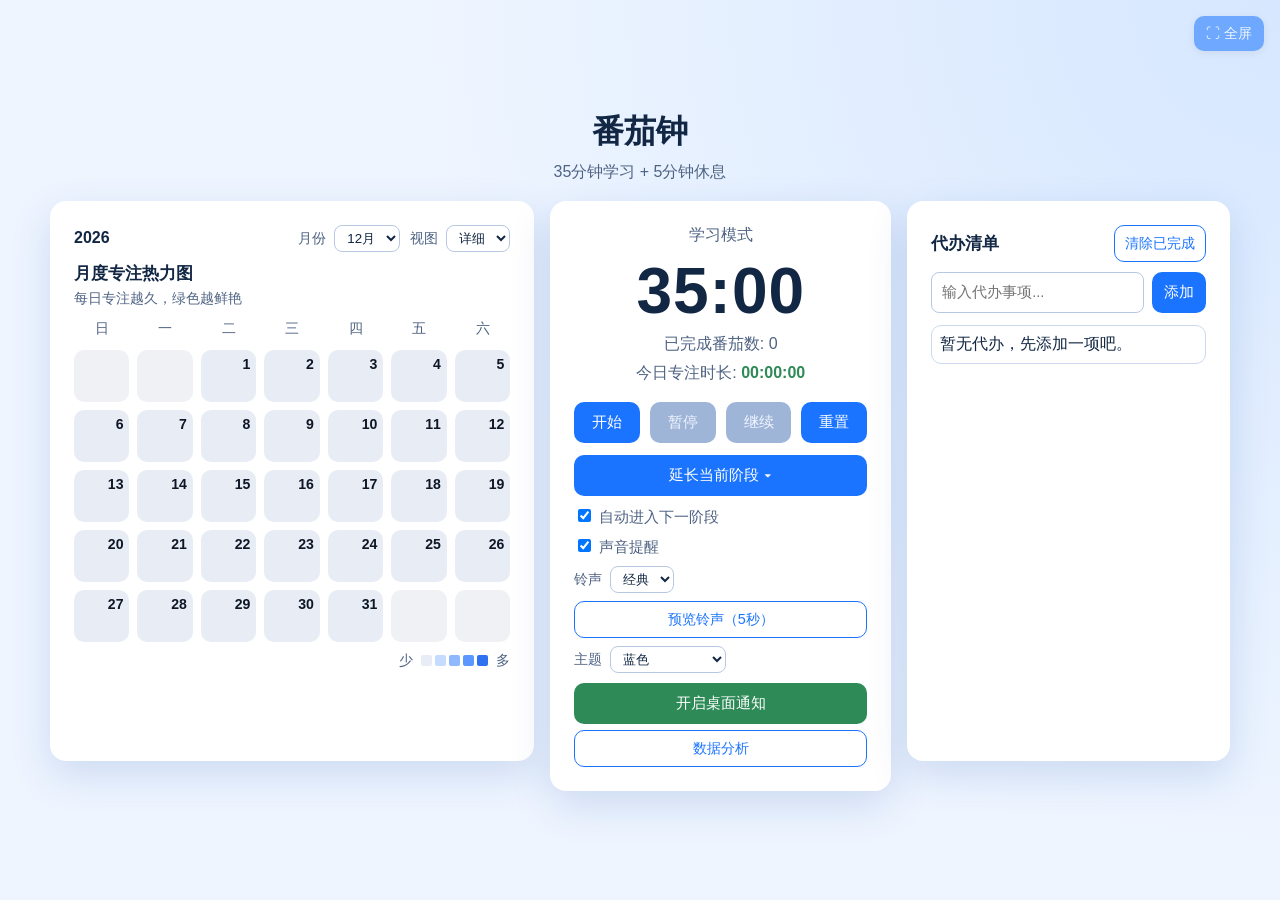
==== frontend/index.html @ daaafc51 "在docker中运行" ====
﻿<!doctype html>
<html lang="zh-CN">
<head>
  <meta charset="UTF-8" />
  <meta name="viewport" content="width=device-width, initial-scale=1.0" />
  <title>番茄钟 35/5</title>
  <link rel="stylesheet" href="styles.css" />
</head>
<body>
  <main class="app">
    <h1>番茄钟</h1>
    <p class="subtitle">35分钟学习 + 5分钟休息</p>

    <div class="content-grid">
      <section class="card calendar-card">
        <div class="calendar-header">
          <div id="calendarYear" class="calendar-year"></div>
          <div class="calendar-controls">
            <label class="month-switch">
              <span>月份</span>
              <select id="monthSelect"></select>
            </label>
            <label class="view-switch">
              <span>视图</span>
              <select id="viewModeSelect">
                <option value="detailed">详细</option>
                <option value="compact">简洁</option>
              </select>
            </label>
          </div>
        </div>
        <div class="calendar-title">月度专注热力图</div>
        <div class="calendar-subtitle">每日专注越久，绿色越鲜艳</div>
        <div class="weekday-row">
          <span>日</span>
          <span>一</span>
          <span>二</span>
          <span>三</span>
          <span>四</span>
          <span>五</span>
          <span>六</span>
        </div>
        <div id="contributionGrid" class="contribution-grid" aria-label="focus-contributions"></div>
        <div class="legend">
          <span>少</span>
          <div class="legend-cells">
            <i class="cell lv-0"></i>
            <i class="cell lv-1"></i>
            <i class="cell lv-2"></i>
            <i class="cell lv-3"></i>
            <i class="cell lv-4"></i>
          </div>
          <span>多</span>
        </div>
      </section>

      <section class="card timer-card">
        <div class="mode" id="modeLabel">学习模式</div>
        <div class="time" id="timeDisplay">35:00</div>
        <div class="meta">已完成番茄数: <span id="pomodoroCount">0</span></div>
        <div class="daily">今日专注时长: <span id="dailyFocus" class="daily-time level-low">00:00:00</span></div>

        <div class="controls">
          <button id="startBtn">开始</button>
          <button id="pauseBtn" disabled>暂停</button>
          <button id="resumeBtn" disabled>继续</button>
          <button id="resetBtn">重置</button>
        </div>

        <div class="extend-box">
          <button type="button" class="extend-trigger">延长当前阶段</button>
          <div class="extend-details">
            <div class="extend-details-inner">
              <div class="quick-extend">
                <button class="secondary-btn quick-extend-btn" type="button" data-minutes="2">+2m</button>
                <button class="secondary-btn quick-extend-btn" type="button" data-minutes="5">+5m</button>
                <button class="secondary-btn quick-extend-btn" type="button" data-minutes="10">+10m</button>
              </div>
              <div class="extend-controls">
                <select id="extendPresetSelect"></select>
                <input id="extendCustomMinutes" type="number" min="1" step="1" placeholder="自定义分钟" />
                <button id="applyExtendBtn" class="secondary-btn" type="button">延长</button>
              </div>
              <div id="extendHint" class="extend-hint"></div>
            </div>
          </div>
        </div>

        <div class="toggles">
          <label><input type="checkbox" id="autoNext" checked /> 自动进入下一阶段</label>
          <label><input type="checkbox" id="soundEnabled" checked /> 声音提醒</label>
          <label class="theme-switch">
            <span>铃声</span>
            <select id="ringtoneSelect">
              <option value="classic">经典</option>
              <option value="digital">数字</option>
              <option value="soft">柔和</option>
              <option value="urgent">紧急</option>
            </select>
          </label>
          <button id="previewSoundBtn" class="secondary-btn" type="button">预览铃声（5秒）</button>
          <label class="theme-switch">
            <span>主题</span>
            <select id="themeSelect">
              <option value="blue">蓝色</option>
              <option value="green">绿色</option>
              <option value="dark">暗色（旧版）</option>
            </select>
          </label>
        </div>

        <button id="notifyBtn" class="notify">开启桌面通知</button>
        <button id="openReviewModalBtn" class="secondary-btn review-btn" type="button">数据分析</button>
      </section>

      <section class="card todo-card">
        <div class="todo-header">
          <div class="todo-title">代办清单</div>
          <button id="clearDoneBtn" class="secondary-btn" type="button">清除已完成</button>
        </div>
        <div class="todo-input-row">
          <input id="todoInput" type="text" maxlength="80" placeholder="输入代办事项..." />
          <button id="addTodoBtn" type="button">添加</button>
        </div>
        <ul id="todoList" class="todo-list"></ul>
      </section>
   </div>

    <button id="fullscreenBtn" class="fullscreen-btn" title="全屏模式 (Esc)">⛶ 全屏</button>

 </main>

  <div id="reviewModal" class="review-modal hidden" aria-hidden="true">
    <div class="review-modal-panel">
      <div class="review-header">
        <div class="review-title">数据分析</div>
        <button id="closeReviewModalBtn" class="secondary-btn" type="button">关闭</button>
      </div>
      <div class="review-range">
        <button id="reviewRange24Btn" class="range-btn active" type="button">过去24小时</button>
        <button id="reviewRange7Btn" class="range-btn" type="button">过去7天</button>
      </div>
      <div id="modalReviewDate" class="review-date"></div>
      <div id="modalReviewSubtitle" class="review-subtitle">专注时长分布（柱状图）</div>
      <canvas id="modalHourlyChart" class="hourly-chart" width="760" height="240" aria-label="modal-focus-hourly-chart"></canvas>
      <div class="review-meta">
        <span>今日中断次数: <strong id="modalInterruptCount">0</strong></span>
        <span>总专注时长: <strong id="modalReviewTotalFocus">00:00:00</strong></span>
      </div>
      <div class="review-advice-title">自动复盘建议</div>
      <ul id="modalReviewAdvice" class="review-advice"></ul>
    </div>
  </div>

  <script src="timer.js"></script>
</body>
</html>
---- frontend/styles.css ----
:root {
  --bg1: #eef5ff;
  --bg2: #d6e7ff;
  --card: #ffffff;
  --text: #122744;
  --muted: #4f6383;
  --accent: #1b74ff;
  --accent-strong: #105ed6;
  --ok: #2e8a57;
  --daily-low: #2e8a57;
  --daily-mid: #c77800;
  --daily-high: #b42318;
  --lv-0: #e8edf5;
  --lv-1: #c5dbff;
  --lv-2: #8fb8ff;
  --lv-3: #5a98ff;
  --lv-4: #2f72f0;
  --calendar-day-text: #0f1726;
}

* { box-sizing: border-box; }

body {
  margin: 0;
  min-height: 100vh;
  font-family: "Segoe UI", "PingFang SC", "Microsoft YaHei", sans-serif;
  color: var(--text);
  background: radial-gradient(circle at top right, var(--bg2), var(--bg1) 55%);
  display: grid;
  place-items: center;
  padding: 24px;
  transition: background 0.25s ease, color 0.25s ease;
}

body.theme-green {
  --bg1: #eef9f1;
  --bg2: #d8f0df;
  --card: #ffffff;
  --text: #143124;
  --muted: #486a58;
  --accent: #2f9b5a;
  --accent-strong: #227545;
  --ok: #1f8a4d;
  --daily-low: #1f8a4d;
  --daily-mid: #2d9a5d;
  --daily-high: #0f6b35;
  --lv-0: #e8f3eb;
  --lv-1: #bde6cb;
  --lv-2: #7fd49a;
  --lv-3: #42be72;
  --lv-4: #1d8f4a;
  --calendar-day-text: #123222;
}

body.dark-theme {
  --bg1: #0d1525;
  --bg2: #1b2a46;
  --card: #162238;
  --text: #e8efff;
  --muted: #a5b8db;
  --accent: #66a3ff;
  --accent-strong: #8ab9ff;
  --ok: #43b26b;
  --daily-low: #56d98c;
  --daily-mid: #ffbf47;
  --daily-high: #ff7c7c;
  --lv-0: #2a3342;
  --lv-1: #0e4429;
  --lv-2: #006d32;
  --lv-3: #26a641;
  --lv-4: #39d353;
  --calendar-day-text: #e8efff;
}

.app { width: 100%; max-width: 1180px; }

.content-grid {
  display: grid;
  grid-template-columns: 1.35fr 0.95fr 0.9fr;
  gap: 16px;
  align-items: start;
}

.content-grid.compact-layout {
  grid-template-columns: 0.72fr 1.18fr 0.85fr;
  gap: 14px;
}

.timer-card {
  width: 100%;
}

.content-grid.compact-layout .timer-card {
  padding: 30px;
}

.content-grid.compact-layout .timer-card .time {
  font-size: 4.8rem;
}

.content-grid.compact-layout .timer-card .controls button {
  padding: 12px 14px;
  font-size: 1rem;
}

h1 {
  margin: 0 0 8px;
  text-align: center;
  font-size: 2rem;
}

.subtitle {
  margin: 0 0 18px;
  text-align: center;
  color: var(--muted);
}

.card {
  background: var(--card);
  border-radius: 16px;
  padding: 24px;
  box-shadow: 0 14px 40px rgba(13, 68, 163, 0.15);
  transition: background 0.25s ease, box-shadow 0.25s ease;
}

.mode { text-align: center; color: var(--muted); font-size: 1rem; }

.time {
  text-align: center;
  font-size: 4rem;
  font-weight: 700;
  letter-spacing: 1px;
  margin: 8px 0 6px;
}

.meta {
  text-align: center;
  color: var(--muted);
  margin-bottom: 8px;
}

.daily {
  text-align: center;
  color: var(--muted);
  margin-bottom: 18px;
}

.daily-time {
  font-weight: 700;
}

.daily-time.level-low {
  color: var(--daily-low);
}

.daily-time.level-mid {
  color: var(--daily-mid);
}

.daily-time.level-high {
  color: var(--daily-high);
}

.controls {
  display: grid;
  grid-template-columns: repeat(4, minmax(0, 1fr));
  gap: 10px;
}

.extend-box {
  margin-top: 12px;
  position: relative;
}


.extend-trigger {
  display: block;
  width: 100%;
  background: var(--accent);
  color: #fff;
  border: 0;
  border-radius: 10px;
  padding: 10px 12px;
  margin-bottom: 0;
  font-size: 0.95rem;
  text-align: center;
  cursor: pointer;
  transition: background 0.2s ease;
}

.extend-trigger::after {
  content: "▾";
  display: inline-block;
  margin-left: 5px;
  transition: transform 0.35s cubic-bezier(0.4, 0, 0.2, 1);
}

.extend-trigger:hover {
  background: var(--accent-strong);
  color: #fff;
}

.extend-box:hover .extend-trigger::after,
.extend-box:focus-within .extend-trigger::after {
  transform: rotate(180deg);
}

.extend-details {
  position: absolute;
  left: 0;
  right: 0;
  top: calc(100% + 6px);
  z-index: 30;
  padding: 12px;
  background: var(--card);
  border: 1px solid #cdd9ef;
  border-radius: 12px;
  box-shadow: 0 14px 30px rgba(13, 68, 163, 0.18);
  opacity: 0;
  transform: translateY(-10px) scaleY(0.95);
  transform-origin: top center;
  pointer-events: none;
  visibility: hidden;
  transition: opacity 0.35s cubic-bezier(0.4, 0, 0.2, 1),
              transform 0.35s cubic-bezier(0.4, 0, 0.2, 1),
              visibility 0s linear 0.35s;
}

.extend-details::before {
  content: '';
  position: absolute;
  top: -8px;
  left: 0;
  right: 0;
  height: 8px;
}

.extend-details-inner {
  overflow: hidden;
}

.extend-box:hover .extend-details,
.extend-box:focus-within .extend-details {
  opacity: 1;
  transform: translateY(0) scaleY(1);
  pointer-events: auto;
  visibility: visible;
  transition: opacity 0.35s cubic-bezier(0.4, 0, 0.2, 1),
              transform 0.35s cubic-bezier(0.4, 0, 0.2, 1),
              visibility 0s linear 0s;
}

.extend-controls {
  display: grid;
  grid-template-columns: 1.1fr 1fr auto;
  gap: 8px;
}

.quick-extend {
  display: flex;
  gap: 8px;
  margin-bottom: 8px;
  flex-wrap: wrap;
}

.quick-extend-btn {
  min-width: 64px;
}

.extend-controls select,
.extend-controls input {
  width: 100%;
  border: 1px solid #b8c8e4;
  background: var(--card);
  color: var(--text);
  border-radius: 8px;
  padding: 8px;
  font-size: 0.9rem;
}

.extend-controls input:disabled {
  opacity: 0.6;
}

.extend-hint {
  margin-top: 6px;
  color: var(--muted);
  font-size: 0.82rem;
}

button {
  border: 0;
  background: var(--accent);
  color: #fff;
  padding: 10px 12px;
  border-radius: 10px;
  font-size: 0.95rem;
  cursor: pointer;
}

button:hover { background: var(--accent-strong); }
button:disabled { background: #9fb5d8; color: #f0f4ff; cursor: not-allowed; }

.toggles {
  margin-top: 10px;
  display: grid;
  gap: 8px;
  color: var(--muted);
  font-size: 0.95rem;
}

.notify {
  width: 100%;
  margin-top: 10px;
  background: var(--ok);
}

.notify:hover { background: #186a3b; }

.review-btn {
  width: 100%;
  margin-top: 6px;
}

.todo-card {
  width: 100%;
  min-height: 560px;
}

.todo-header {
  display: flex;
  align-items: center;
  justify-content: space-between;
  gap: 8px;
}

.todo-title {
  font-size: 1.05rem;
  font-weight: 700;
}

.todo-input-row {
  margin-top: 10px;
  display: grid;
  grid-template-columns: 1fr auto;
  gap: 8px;
}

.todo-input-row input {
  width: 100%;
  border: 1px solid #b8c8e4;
  background: var(--card);
  color: var(--text);
  border-radius: 8px;
  padding: 8px 10px;
  font-size: 0.92rem;
}

.todo-list {
  margin: 12px 0 0;
  padding: 0;
  list-style: none;
  display: grid;
  gap: 8px;
}

.todo-item {
  display: grid;
  grid-template-columns: auto auto 1fr auto;
  align-items: center;
  gap: 8px;
  padding: 8px;
  border: 1px solid #cdd9ef;
  border-radius: 10px;
  background: rgba(255, 255, 255, 0.45);
  cursor: default;
}

.todo-check {
  width: 18px;
  height: 18px;
  accent-color: var(--accent);
}

.todo-drag-handle {
  user-select: none;
  cursor: grab;
  color: var(--muted);
  font-weight: 700;
  letter-spacing: 1px;
}

.todo-item.dragging {
  opacity: 0.55;
}

.todo-item.dragging .todo-drag-handle {
  cursor: grabbing;
}

.todo-item.drag-over-top {
  border-top: 2px solid var(--accent);
}

.todo-item.drag-over-bottom {
  border-bottom: 2px solid var(--accent);
}

.todo-item.done .todo-text {
  text-decoration: line-through;
  color: var(--muted);
}

.todo-text {
  word-break: break-word;
}

.todo-del {
  border: 0;
  background: transparent;
  color: #d12b2b;
  cursor: pointer;
  padding: 4px 6px;
  border-radius: 6px;
}

.todo-del:hover {
  background: rgba(209, 43, 43, 0.12);
}

.calendar-card {
  width: 100%;
  min-height: 560px;
}

.content-grid.compact-layout .calendar-card {
  width: fit-content;
  min-width: 250px;
  max-width: 340px;
  min-height: 0;
  padding: 18px;
  justify-self: start;
  transform: translateX(-10px);
}

.calendar-header {
  display: flex;
  justify-content: space-between;
  align-items: center;
  gap: 12px;
}

.calendar-controls {
  display: inline-flex;
  align-items: center;
  gap: 10px;
}

.calendar-year {
  font-size: 1rem;
  font-weight: 700;
  color: var(--text);
}

.month-switch {
  display: inline-flex;
  align-items: center;
  gap: 8px;
  color: var(--muted);
  font-size: 0.9rem;
}

.month-switch select,
.view-switch select,
.theme-switch select {
  border: 1px solid #b8c8e4;
  background: var(--card);
  color: var(--text);
  border-radius: 8px;
  padding: 4px 8px;
}

.view-switch,
.theme-switch {
  display: inline-flex;
  align-items: center;
  gap: 8px;
  color: var(--muted);
  font-size: 0.9rem;
}

.secondary-btn {
  background: transparent;
  color: var(--accent);
  border: 1px solid var(--accent);
  font-size: 0.9rem;
  padding: 8px 10px;
}

.secondary-btn:hover {
  background: var(--accent);
  color: #ffffff;
}

.calendar-title {
  margin-top: 10px;
  font-size: 1.05rem;
  font-weight: 700;
}

.calendar-subtitle {
  margin-top: 4px;
  color: var(--muted);
  font-size: 0.9rem;
}

.contribution-grid {
  margin-top: 12px;
  display: grid;
  grid-template-columns: repeat(7, minmax(0, 1fr));
  gap: 8px;
}

.weekday-row {
  margin-top: 12px;
  display: grid;
  grid-template-columns: repeat(7, minmax(0, 1fr));
  gap: 8px;
  color: var(--muted);
  font-size: 0.85rem;
  text-align: center;
}

.calendar-day {
  min-height: 52px;
  border-radius: 2px;
  display: flex;
  align-items: flex-start;
  justify-content: flex-end;
  padding: 6px;
  border-radius: 10px;
  font-weight: 600;
  font-size: 0.88rem;
  color: var(--calendar-day-text);
  background: var(--lv-0);
}

.calendar-day.empty {
  background: rgba(148, 163, 184, 0.15);
  color: transparent;
}

.calendar-card.compact .weekday-row {
  display: none;
}

.calendar-card.compact .contribution-grid {
  margin-top: 10px;
  grid-template-columns: repeat(7, 11px);
  gap: 3px;
  justify-content: start;
}

.calendar-card.compact .calendar-day {
  width: 11px;
  min-width: 11px;
  min-height: 11px;
  height: 11px;
  padding: 0;
  border-radius: 2px;
  justify-content: center;
  align-items: center;
  font-size: 0;
}

.cell {
  width: 11px;
  height: 11px;
  border-radius: 2px;
  display: inline-block;
}

.lv-0 { background: var(--lv-0); }
.lv-1 { background: var(--lv-1); }
.lv-2 { background: var(--lv-2); }
.lv-3 { background: var(--lv-3); }
.lv-4 { background: var(--lv-4); }

.legend {
  margin-top: 10px;
  color: var(--muted);
  font-size: 0.85rem;
  display: flex;
  justify-content: flex-end;
  align-items: center;
  gap: 8px;
}

.legend-cells {
  display: inline-flex;
  gap: 3px;
}

.review-card {
  margin-top: 10px;
}

.review-header {
  display: flex;
  align-items: center;
  justify-content: space-between;
  gap: 8px;
}

.review-title {
  font-size: 1.08rem;
  font-weight: 700;
}

.review-date {
  color: var(--muted);
  font-size: 0.9rem;
}

.review-subtitle {
  margin-top: 6px;
  color: var(--muted);
  font-size: 0.9rem;
}

.review-range {
  margin-top: 10px;
  display: inline-flex;
  gap: 8px;
}

.range-btn {
  border: 1px solid #b8c8e4;
  background: var(--card);
  color: var(--text);
  padding: 6px 10px;
  border-radius: 999px;
  font-size: 0.86rem;
  cursor: pointer;
}

.range-btn.active {
  background: var(--accent);
  color: #fff;
  border-color: var(--accent);
}

.hourly-chart {
  margin-top: 10px;
  width: 100%;
  height: auto;
  border: 1px solid #cdd9ef;
  border-radius: 10px;
  background: rgba(255, 255, 255, 0.45);
}

.review-meta {
  margin-top: 10px;
  display: flex;
  flex-wrap: wrap;
  gap: 16px;
  color: var(--muted);
  font-size: 0.92rem;
}

.review-advice-title {
  margin-top: 12px;
  font-weight: 700;
  font-size: 0.95rem;
}

.review-advice {
  margin: 8px 0 0;
  padding-left: 18px;
  color: var(--text);
  display: grid;
  gap: 6px;
}

.review-modal {
  position: fixed;
  inset: 0;
  background: rgba(5, 10, 20, 0.45);
  display: grid;
  place-items: center;
  z-index: 9998;
  padding: 18px;
}

.review-modal.hidden {
  display: none;
}

.review-modal-panel {
  width: min(860px, 95vw);
  max-height: 88vh;
  overflow: auto;
  background: var(--card);
  color: var(--text);
  border-radius: 14px;
  padding: 18px;
  box-shadow: 0 16px 45px rgba(0, 0, 0, 0.28);
}

@media (max-width: 980px) {
  .content-grid { grid-template-columns: 1fr; }
  .calendar-card, .todo-card { min-height: 0; }
  .content-grid.compact-layout { grid-template-columns: 1fr; }
  .content-grid.compact-layout .calendar-card {
    width: 100%;
    max-width: none;
    min-width: 0;
    transform: none;
  }
  .content-grid.compact-layout .timer-card { padding: 24px; }
  .content-grid.compact-layout .timer-card .time { font-size: 4rem; }
}

@media (max-width: 520px) {
  .time { font-size: 3.1rem; }
  .controls { grid-template-columns: repeat(2, minmax(0, 1fr)); }
  .extend-controls { grid-template-columns: 1fr; }
  .quick-extend-btn { min-width: 0; flex: 1; }
  .calendar-header { flex-direction: column; align-items: flex-start; }
  .calendar-controls { width: 100%; justify-content: space-between; }
  .review-header { flex-direction: column; align-items: flex-start; }
  .todo-input-row { grid-template-columns: 1fr; }
  .calendar-day { min-height: 40px; font-size: 0.8rem; }
  .contribution-grid, .weekday-row { gap: 6px; }
  .calendar-card.compact .contribution-grid { grid-template-columns: repeat(7, 10px); gap: 2px; }
  .calendar-card.compact .calendar-day {
    width: 10px;
    min-width: 10px;
    min-height: 10px;
    height: 10px;
  }
}


/* ȫ����ť */
.fullscreen-btn {
  position: fixed;
  top: 16px;
  right: 16px;
  z-index: 9997;
  display: flex;
  align-items: center;
  gap: 5px;
  padding: 8px 12px;
  border: 0;
  border-radius: 10px;
  background: var(--accent);
  color: #fff;
  font-size: 0.88rem;
  cursor: pointer;
  opacity: 0.55;
  transition: opacity 0.25s ease, background 0.2s ease;
  box-shadow: 0 2px 10px rgba(0, 0, 0, 0.12);
}

.fullscreen-btn:hover {
  opacity: 1;
  background: var(--accent-strong);
}

.fullscreen-btn:active {
  opacity: 0.85;
}
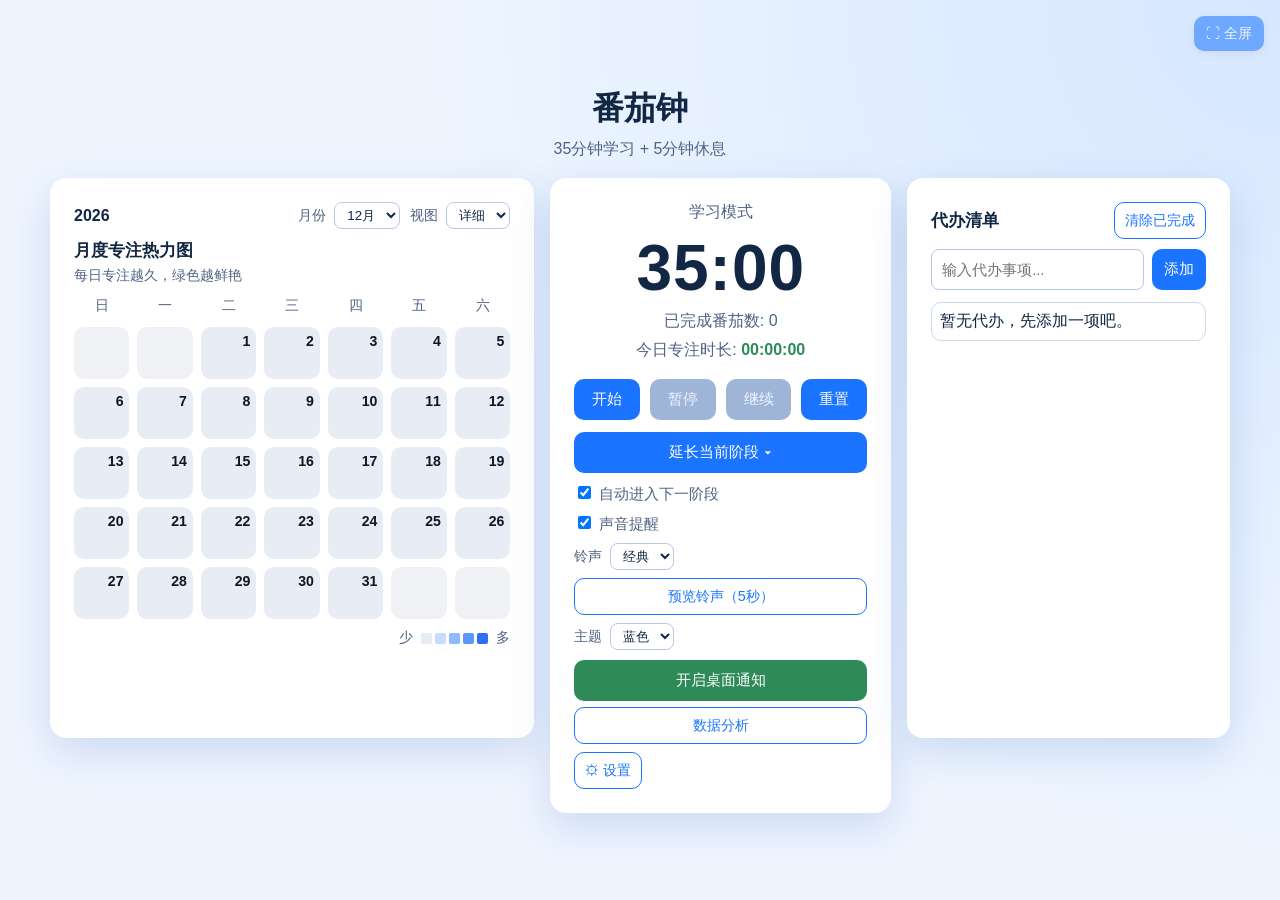
==== commit c722a831: "排版" ====
--- a/frontend/index.html
+++ b/frontend/index.html
@@ -3,13 +3,18 @@
 <head>
   <meta charset="UTF-8" />
   <meta name="viewport" content="width=device-width, initial-scale=1.0" />
+  <link rel="manifest" href="manifest.json" />
+  <meta name="apple-mobile-web-app-capable" content="yes" />
+  <meta name="apple-mobile-web-app-title" content="番茄钟" />
+  <meta name="apple-mobile-web-app-status-bar-style" content="default" />
+  <meta name="theme-color" content="#1b74ff" />
   <title>番茄钟 35/5</title>
   <link rel="stylesheet" href="styles.css" />
 </head>
 <body>
   <main class="app">
     <h1>番茄钟</h1>
-    <p class="subtitle">35分钟学习 + 5分钟休息</p>
+    <p class="subtitle" id="subtitleDisplay">35分钟学习 + 5分钟休息</p>
 
     <div class="content-grid">
       <section class="card calendar-card">
@@ -104,13 +109,14 @@
             <select id="themeSelect">
               <option value="blue">蓝色</option>
               <option value="green">绿色</option>
-              <option value="dark">暗色（旧版）</option>
+              <option value="dark">暗色</option>
             </select>
           </label>
         </div>
 
         <button id="notifyBtn" class="notify">开启桌面通知</button>
-        <button id="openReviewModalBtn" class="secondary-btn review-btn" type="button">数据分析</button>
+       <button id="openReviewModalBtn" class="secondary-btn review-btn" type="button">数据分析</button>
+        <button id="openSettingsBtn" class="secondary-btn" type="button">⚙ 设置</button>
       </section>
 
       <section class="card todo-card">
@@ -150,6 +156,29 @@
       <div class="review-advice-title">自动复盘建议</div>
       <ul id="modalReviewAdvice" class="review-advice"></ul>
     </div>
+ </div>
+
+  <div id="settingsModal" class="review-modal hidden" aria-hidden="true">
+    <div class="review-modal-panel settings-panel">
+      <div class="review-header">
+        <div class="review-title">设置</div>
+        <button id="closeSettingsBtn" class="secondary-btn" type="button">关闭</button>
+      </div>
+      <div class="settings-body">
+        <label class="settings-row">
+          <span>学习时长</span>
+          <input id="studyMinutesInput" type="number" min="1" max="180" step="1" value="35" />
+          <span class="settings-unit">分钟</span>
+        </label>
+        <label class="settings-row">
+          <span>休息时长</span>
+          <input id="breakMinutesInput" type="number" min="1" max="60" step="1" value="5" />
+          <span class="settings-unit">分钟</span>
+        </label>
+        <p class="settings-hint">修改后会自动重置计时器</p>
+        <button id="saveSettingsBtn" class="notify" type="button">保存设置</button>
+      </div>
+    </div>
   </div>
 
   <script src="timer.js"></script>
--- a/frontend/styles.css
+++ b/frontend/styles.css
@@ -771,3 +771,54 @@
 .fullscreen-btn:active {
   opacity: 0.85;
 }
+
+
+/* ������� */
+.settings-panel {
+  max-width: 420px !important;
+}
+
+.settings-body {
+  margin-top: 14px;
+  display: grid;
+  gap: 12px;
+}
+
+.settings-row {
+  display: flex;
+  align-items: center;
+  gap: 10px;
+  color: var(--text);
+  font-size: 0.95rem;
+}
+
+.settings-row input {
+  width: 90px;
+  border: 1px solid #b8c8e4;
+  background: var(--card);
+  color: var(--text);
+  border-radius: 8px;
+  padding: 8px 10px;
+  font-size: 1rem;
+  text-align: center;
+}
+
+.settings-unit {
+  color: var(--muted);
+  font-size: 0.88rem;
+}
+
+.settings-hint {
+  margin: 4px 0 0;
+  color: var(--muted);
+  font-size: 0.82rem;
+}
+
+.settings-body .notify {
+  margin-top: 6px;
+}
+
+#openSettingsBtn {
+  margin-top: 8px;
+}
+
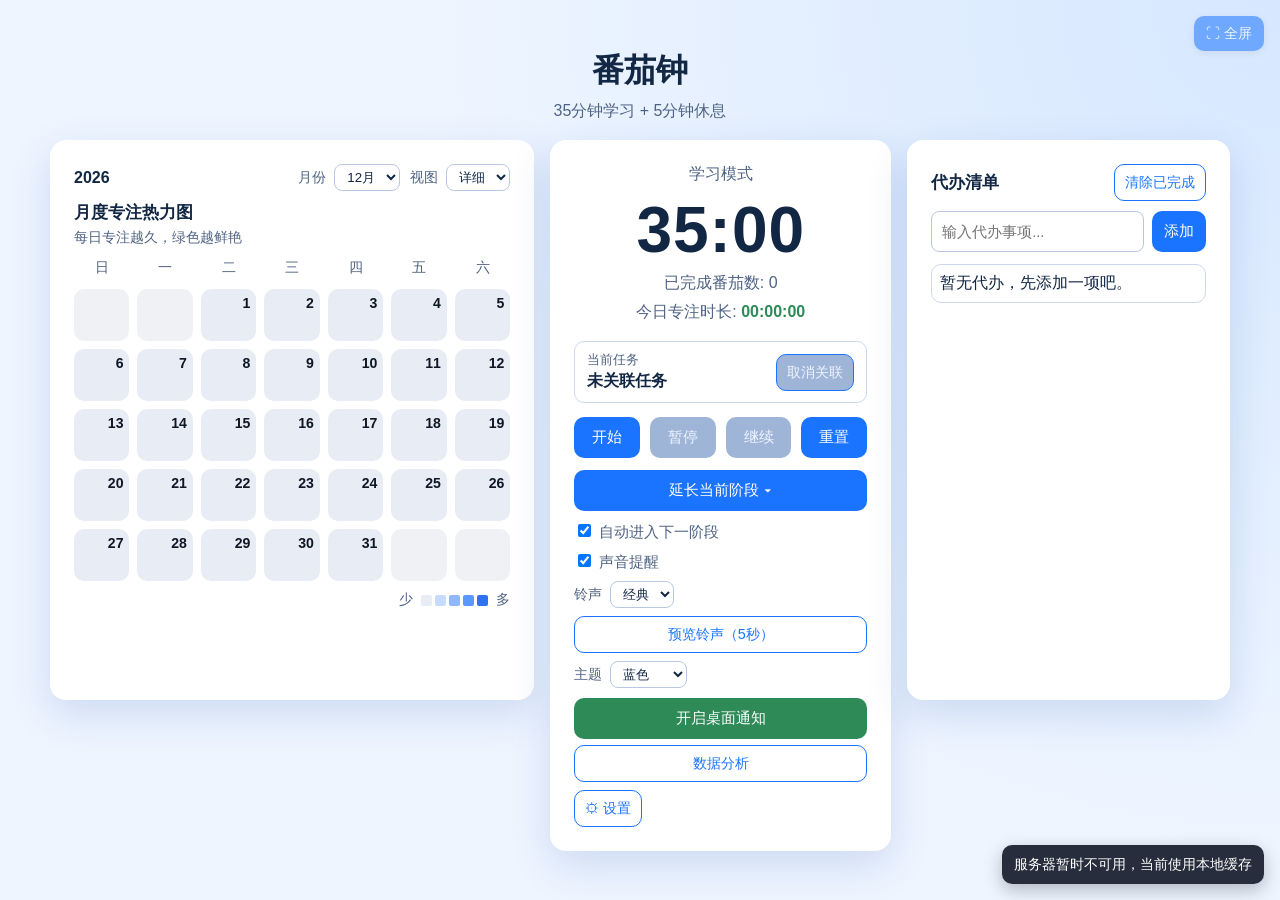
==== commit c0acd243: "更新了新主题和前后端统一" ====
--- a/frontend/index.html
+++ b/frontend/index.html
@@ -10,6 +10,8 @@
   <meta name="theme-color" content="#1b74ff" />
   <title>番茄钟 35/5</title>
   <link rel="stylesheet" href="styles.css" />
+  <link rel="stylesheet" href="task-link.css" />
+  <link rel="stylesheet" href="theme-variants.css" />
 </head>
 <body>
   <main class="app">
@@ -64,6 +66,14 @@
         <div class="time" id="timeDisplay">35:00</div>
         <div class="meta">已完成番茄数: <span id="pomodoroCount">0</span></div>
         <div class="daily">今日专注时长: <span id="dailyFocus" class="daily-time level-low">00:00:00</span></div>
+
+        <div class="current-task">
+          <div class="current-task-info">
+            <span class="current-task-label">当前任务</span>
+            <strong id="currentTaskName">未关联任务</strong>
+          </div>
+          <button id="clearActiveTodoBtn" class="secondary-btn" type="button" disabled>取消关联</button>
+        </div>
 
         <div class="controls">
           <button id="startBtn">开始</button>
@@ -109,6 +119,10 @@
             <select id="themeSelect">
               <option value="blue">蓝色</option>
               <option value="green">绿色</option>
+              <option value="lavender">薰衣草</option>
+              <option value="sand">暖沙</option>
+              <option value="mist">薄雾青</option>
+              <option value="midnight">午夜蓝</option>
               <option value="dark">暗色</option>
             </select>
           </label>
@@ -132,7 +146,7 @@
       </section>
    </div>
 
-    <button id="fullscreenBtn" class="fullscreen-btn" title="全屏模式 (Esc)">⛶ 全屏</button>
+    <button id="fullscreenBtn" class="fullscreen-btn" title="全屏模式 (Esc / F)">⛶ 全屏</button>
 
  </main>
 
@@ -181,6 +195,6 @@
     </div>
   </div>
 
-  <script src="timer.js"></script>
+  <script src="timer.js?v=task-pomodoro-v2"></script>
 </body>
 </html>
--- a/frontend/task-link.css
+++ b/frontend/task-link.css
@@ -0,0 +1,76 @@
+.current-task {
+  display: flex;
+  align-items: center;
+  justify-content: space-between;
+  gap: 10px;
+  margin-bottom: 14px;
+  padding: 10px 12px;
+  border: 1px solid #cdd9ef;
+  border-radius: 10px;
+  background: rgba(255, 255, 255, 0.35);
+}
+
+.current-task-info {
+  min-width: 0;
+  display: grid;
+  gap: 2px;
+}
+
+.current-task-label {
+  color: var(--muted);
+  font-size: 0.8rem;
+}
+
+#currentTaskName {
+  overflow: hidden;
+  text-overflow: ellipsis;
+  white-space: nowrap;
+}
+
+.current-task .secondary-btn {
+  flex: 0 0 auto;
+}
+
+.todo-item {
+  grid-template-columns: auto auto minmax(0, 1fr) auto auto;
+}
+
+.todo-item.active-task {
+  border-color: var(--accent);
+  box-shadow: 0 0 0 1px var(--accent);
+}
+
+.todo-main {
+  min-width: 0;
+  display: grid;
+  gap: 3px;
+}
+
+.todo-stats {
+  color: var(--muted);
+  font-size: 0.78rem;
+}
+
+.todo-link {
+  border: 1px solid var(--accent);
+  background: transparent;
+  color: var(--accent);
+  padding: 5px 8px;
+  font-size: 0.8rem;
+}
+
+.todo-link:hover,
+.todo-link.active {
+  background: var(--accent);
+  color: #fff;
+}
+
+@media (max-width: 520px) {
+  .todo-item {
+    grid-template-columns: auto auto minmax(0, 1fr) auto;
+  }
+
+  .todo-del {
+    grid-column: 4;
+  }
+}
--- a/frontend/theme-variants.css
+++ b/frontend/theme-variants.css
@@ -0,0 +1,80 @@
+/* Low-stimulation theme palettes. Layout and interaction remain unchanged. */
+body.theme-lavender {
+  --bg1: #f6f3fb;
+  --bg2: #e8e0f6;
+  --card: #fffdfb;
+  --text: #2e2940;
+  --muted: #6f6780;
+  --accent: #866bc5;
+  --accent-strong: #6c52a8;
+  --ok: #5b9678;
+  --daily-low: #5b9678;
+  --daily-mid: #b7864c;
+  --daily-high: #a85e68;
+  --lv-0: #ede9f5;
+  --lv-1: #ddd1f0;
+  --lv-2: #c2abe4;
+  --lv-3: #a487d4;
+  --lv-4: #8568c0;
+  --calendar-day-text: #312846;
+}
+
+body.theme-sand {
+  --bg1: #fbf8f1;
+  --bg2: #f1e6d2;
+  --card: #fffdf8;
+  --text: #403428;
+  --muted: #786957;
+  --accent: #b47a45;
+  --accent-strong: #8e5c30;
+  --ok: #5d9572;
+  --daily-low: #5d9572;
+  --daily-mid: #b47a45;
+  --daily-high: #aa5f54;
+  --lv-0: #f0e9dc;
+  --lv-1: #e8d3b6;
+  --lv-2: #d9b58a;
+  --lv-3: #c79764;
+  --lv-4: #ad7544;
+  --calendar-day-text: #463728;
+}
+
+body.theme-mist {
+  --bg1: #f1f8f8;
+  --bg2: #dceeee;
+  --card: #fbffff;
+  --text: #203c42;
+  --muted: #5e777b;
+  --accent: #3d9296;
+  --accent-strong: #2e7075;
+  --ok: #4d9171;
+  --daily-low: #4d9171;
+  --daily-mid: #ad8752;
+  --daily-high: #a75e5e;
+  --lv-0: #e6f0f0;
+  --lv-1: #c6e2e1;
+  --lv-2: #98cccb;
+  --lv-3: #69b2b3;
+  --lv-4: #3c9296;
+  --calendar-day-text: #23464b;
+}
+
+body.theme-midnight {
+  --bg1: #121a2a;
+  --bg2: #202d46;
+  --card: #1b2639;
+  --text: #e8eefb;
+  --muted: #a9b7cf;
+  --accent: #9b8cff;
+  --accent-strong: #b5aaff;
+  --ok: #62b78a;
+  --daily-low: #73d19c;
+  --daily-mid: #e9bd68;
+  --daily-high: #f08a8a;
+  --lv-0: #2b3547;
+  --lv-1: #3a4770;
+  --lv-2: #52629a;
+  --lv-3: #6f7fd0;
+  --lv-4: #9288f0;
+  --calendar-day-text: #e8eefb;
+}
